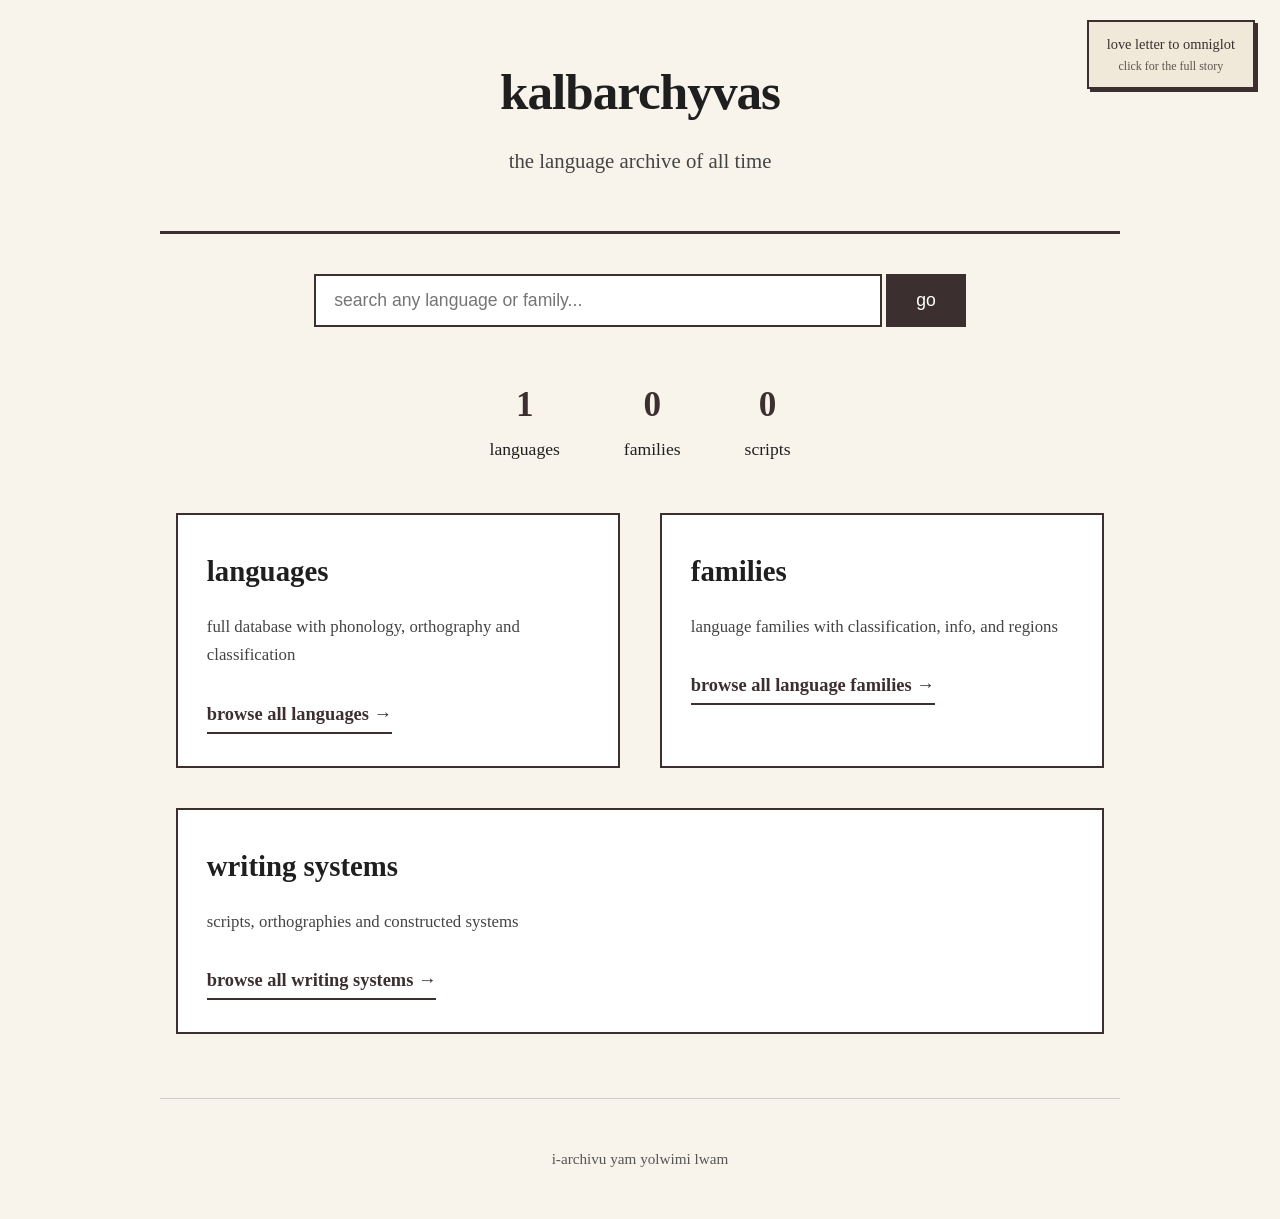
==== index.html @ 04e20ed7 "init" ====
<!DOCTYPE html>
<html lang="en">
<head>
  <meta charset="UTF-8">
  <meta name="viewport" content="width=device-width, initial-scale=1.0">
  <title>kalbarchyvas</title>
  <link rel="stylesheet" href="style.css">
  <script src="js/search.js" defer></script>
</head>
<body>
  <header>
    <h1>kalbarchyvas</h1>
    <p class="tagline">the language archive of all time</p>
    <a href="misc/inspiration.html" class="inspo-note">
  love letter to omniglot<br>
  <small>click for the full story</small>
</a>
  </header>

  <div class="search">
    <input type="text" placeholder="search any language or family...">
    <button>go</button>
  </div>

  <div class="stats">
    <div class="stat">
      <strong>1</strong>
      languages
    </div>
    <div class="stat">
      <strong>0</strong>
      families
    </div>
    <div class="stat">
      <strong>0</strong>
      scripts
    </div>
  </div>

  <div class="sections">
    <div class="section">
      <h2>languages</h2>
      <p class="desc">full database with phonology, orthography and classification</p>
      <a href="languages/index.html" class="big-link">browse all languages →</a>
    </div>

    <div class="section">
      <h2>families</h2>
      <p class="desc">language families with classification, info, and regions</p>
      <a href="languages/families.html" class="big-link">browse all language families →</a>
    </div>

    <div class="section">
      <h2>writing systems</h2>
      <p class="desc">scripts, orthographies and constructed systems</p>
      <a href="writing/index.html" class="big-link">browse all writing systems →</a>
    </div>
  </div>

  <footer>
    <p id="daily-footer">loading...</p>
  </footer>

  <script src="js/daily-footer.js"></script>
</body>
</html>
---- style.css ----
body {
  font-family: Georgia, serif;
  background: #f8f4eb;
  color: #1f1f1f;
  margin: 0 auto;
  padding: 0;
  line-height: 1.7;
  max-width: 960px;
}

header {
  text-align: center;
  padding: 3rem 1rem 2rem;
  border-bottom: 3px solid #3c2f2f;
}

h1 {
  font-size: 3.2rem;
  margin: 0;
  letter-spacing: -1px;
}

.tagline {
  font-size: 1.3rem;
  color: #444;
  margin-top: 0.5rem;
}

.search {
  text-align: center;
  margin: 2.5rem 0;
  position: relative;
}

.search input {
  width: 55%;
  padding: 14px 18px;
  font-size: 1.1rem;
  border: 2px solid #3c2f2f;
  background: #fff;
}

.search button {
  padding: 14px 28px;
  font-size: 1.1rem;
  background: #3c2f2f;
  color: #fff;
  border: 2px solid #3c2f2f;
  cursor: pointer;
}

.search button:hover {
  background: #5c4a4a;
}

.search-dropdown {
  position: absolute;
  top: 100%;
  left: 0;
  right: 0;
  background: #fff;
  border: 2px solid #3c2f2f;
  border-top: none;
  z-index: 999;
  display: none;
  max-height: 250px;
  overflow-y: auto;
}

.search-item {
  padding: 10px 14px;
  cursor: pointer;
  display: flex;
  justify-content: space-between;
}

.search-item:hover,
.search-item.active {
  background: #f0e8d8;
}

.search-hint {
  padding: 10px 14px;
  font-style: italic;
  background: #fff7e6;
  border-bottom: 1px solid #3c2f2f;
  cursor: pointer;
}

.stats {
  display: flex;
  justify-content: center;
  gap: 4rem;
  margin: 3rem 0;
  font-size: 1.1rem;
}

.stat {
  text-align: center;
}

.stat strong {
  display: block;
  font-size: 2.2rem;
  color: #3c2f2f;
}

.sections {
  display: flex;
  flex-wrap: wrap;
  gap: 2.5rem;
  padding: 0 1rem;
  margin-bottom: 4rem;
}

.section {
  flex: 1;
  min-width: 280px;
  background: #fff;
  border: 2px solid #3c2f2f;
  padding: 2rem 1.8rem;
}

.section h2 {
  font-size: 1.8rem;
  margin: 0 0 0.8rem 0;
}

.desc {
  color: #444;
  margin-bottom: 1.8rem;
  font-size: 1.05rem;
}

.big-link {
  display: inline-block;
  color: #3c2f2f;
  font-size: 1.15rem;
  font-weight: bold;
  text-decoration: none;
  border-bottom: 2px solid #3c2f2f;
  padding-bottom: 2px;
}

.big-link:hover {
  color: #5c4a4a;
  border-color: #5c4a4a;
}

footer {
  text-align: center;
  padding: 2rem;
  font-size: 0.95rem;
  color: #555;
  border-top: 1px solid #ccc;
  margin-top: 2rem;
}

.lang-container {
  display: flex;
  gap: 2rem;
  max-width: 960px;
  margin: 2rem auto;
  padding: 0 1rem;
}

.lang-page {
  flex: 1;
  max-width: 620px;
  background: white;
  border: 2px solid #3c2f2f;
  padding: 2rem 2.5rem;
  line-height: 1.65;
  font-family: Arial, sans-serif;
}

.lang-page h1 {
  font-size: 1.5rem;
  margin: 0 0 0.8rem 0;
}

.lang-page h2 {
  font-size: 1.1rem;
  margin: 1.2rem 0 0.3rem 0;
  font-weight: bold;
}

.lang-page h3 {
  font-size: 1.1rem;
  margin: 1.4rem 0 0.4rem 0;
  font-weight: bold;
  border-bottom: 2px solid #3c2f2f;
  padding-bottom: 0.3rem;
}

.lang-page ul {
  padding-left: 1.4rem;
  margin-top: 0.3rem;
}

.lang-page p {
  margin-bottom: 0.4rem;
  margin-top: 0.3rem;
}

.lang-page p + ul {
  margin-top: 0.1rem !important;
}

.back {
  display: inline-block;
  margin-top: 2.5rem;
  color: #3c2f2f;
  font-weight: bold;
  text-decoration: none;
}

.back:hover {
  text-decoration: underline;
}

.source::after {
  content: attr(href);
}

.ipa-chart {
  margin: 1.5rem 0;
}

.ipa-table {
  border-collapse: collapse;
  width: 100%;
  margin: 0.8rem 0;
  font-family: Arial, sans-serif;
}

.ipa-table th,
.ipa-table td {
  border: 1px solid #3c2f2f;
  padding: 8px 12px;
  text-align: center;
}

.ipa-table th {
  background: #f0e8d8;
  font-weight: bold;
}

.ipa-note {
  font-size: 0.95rem;
  color: #555;
  margin-top: 0.5rem;
}

.alphabet-image {
  background: #f0e8d8;
  border: 1px solid #3c2f2f;
  padding: 12px;
  margin: 0.6rem 0 1.2rem 0;
  text-align: center;
}

.alphabet-image img {
  max-width: 100%;
  height: auto;
}

.embed-map-responsive {
  border: 2px solid #3c2f2f;
  border-radius: 4px;
  overflow: hidden;
  box-shadow: 0 4px 12px rgba(60, 47, 47, 0.1);
}

.embed-map-frame {
  border-radius: 2px;
}

.lang-list-page {
  max-width: 620px;
  margin: 2rem auto;
  padding: 2rem 2.5rem;
  background: white;
  border: 2px solid #3c2f2f;
  font-family: Arial, sans-serif;
}

.lang-list-page h1 {
  font-size: 2.2rem;
  margin: 0 0 1.5rem 0;
  color: #3c2f2f;
}

.letter-nav {
  margin-bottom: 2rem;
  text-align: center;
  font-size: 1.1rem;
}

.letter-nav a {
  margin: 0 5px;
  color: #3c2f2f;
  text-decoration: none;
}

.letter-nav a:hover {
  text-decoration: underline;
}

.lang-list-page h2 {
  margin: 2.2rem 0 0.6rem 0;
  padding-bottom: 0.3rem;
  border-bottom: 2px solid #3c2f2f;
  font-size: 1.55rem;
}

.lang-list-page p {
  margin-bottom: 1.8rem;
  line-height: 1.6;
}

.lang-list-page a {
  color: #0066cc;
  text-decoration: none;
}

.lang-list-page a:visited {
  color: #660099;
}

.lang-list-page a:hover {
  text-decoration: underline;
}

.lang-info-box {
  flex: 0 0 300px;
  background: #f8f4eb;
  border: 2px solid #3c2f2f;
  padding: 1.4rem 1.6rem;
  font-size: 0.95rem;
  line-height: 1.45;
  align-self: flex-start;
  margin-top: 4rem;
}

.lang-info-box .native {
  font-size: 1.2rem;
}

.lang-info-box strong {
  color: #3c2f2f;
}

.lang-info-box a {
  text-decoration: none;
}

.lang-info-box a:hover {
  text-decoration: underline;
}

.lang-side-section {
  background: #f8f4eb;
  border: 2px solid #3c2f2f;
  padding: 1.2rem 1.4rem;
  font-size: 0.95rem;
  margin-top: 1.5rem;
}

.side-image {
  margin-top: 0.6rem;
  text-align: center;
}

.side-image img {
  max-width: 100%;
  height: auto;
  border: 1px solid #3c2f2f;
  display: block;
}

.lang-side-section p {
  margin: 0.4rem 0 0 0;
  text-align: center;
}

.zoom-overlay {
  position: fixed;
  top: 0;
  left: 0;
  width: 100%;
  height: 100%;
  background: rgba(0, 0, 0, 0.85);
  display: flex;
  align-items: center;
  justify-content: center;
  opacity: 0;
  pointer-events: none;
  transition: opacity 0.2s ease;
  z-index: 9999;
}

.zoom-overlay.active {
  opacity: 1;
  pointer-events: all;
}

.zoomed-img {
  max-width: 95%;
  max-height: 95%;
  object-fit: contain;
  border: 3px solid white;
  background-image: 
    linear-gradient(45deg, #ccc 25%, transparent 25%),
    linear-gradient(-45deg, #ccc 25%, transparent 25%),
    linear-gradient(45deg, transparent 75%, #ccc 75%),
    linear-gradient(-45deg, transparent 75%, #ccc 75%);
  background-size: 20px 20px;
  background-position: 0 0, 0 10px, 10px -10px, -10px 0px;
  background-color: #eee;
}

.zoom-close {
  position: absolute;
  top: 20px;
  right: 30px;
  font-size: 2.5rem;
  color: white;
  cursor: pointer;
  user-select: none;
}

.inspo-note {
  position: fixed;
  top: 20px;
  right: 25px;
  background: #f0e8d8;
  border: 2px solid #3c2f2f;
  padding: 12px 18px;
  font-size: 0.9rem;
  line-height: 1.4;
  text-align: center;
  color: #3c2f2f;
  text-decoration: none;
  box-shadow: 3px 3px 0 #3c2f2f;
  z-index: 100;
  transition: transform 0.2s;
}

.inspo-note:hover {
  transform: rotate(2deg) scale(1.03);
}

.inspo-note small {
  display: block;
  font-size: 0.75rem;
  margin-top: 4px;
  opacity: 0.8;
}

.back-link {
  margin-top: 3rem;
  display: block;
}

.inspo-page {
  max-width: 620px;
  margin: 3rem auto;
  padding: 3rem 2.5rem;
  background: white;
  border: 2px solid #3c2f2f;
  line-height: 1.75;
  font-family: Arial, sans-serif;
  text-align: left;
}

.inspo-page h1 {
  font-size: 2rem;
  margin: 0 0 2rem 0;
  text-align: center;
}

.inspo-page p {
  margin-bottom: 1.4rem;
}

.inspo-page .back {
  display: inline-block;
  margin-top: 3rem;
}
.ipa-table-wrapper {
  position: relative;
  transform-origin: top left;
  width: 100%;
}

.ipa-table {
  display: block;
  transform-origin: top left;
}
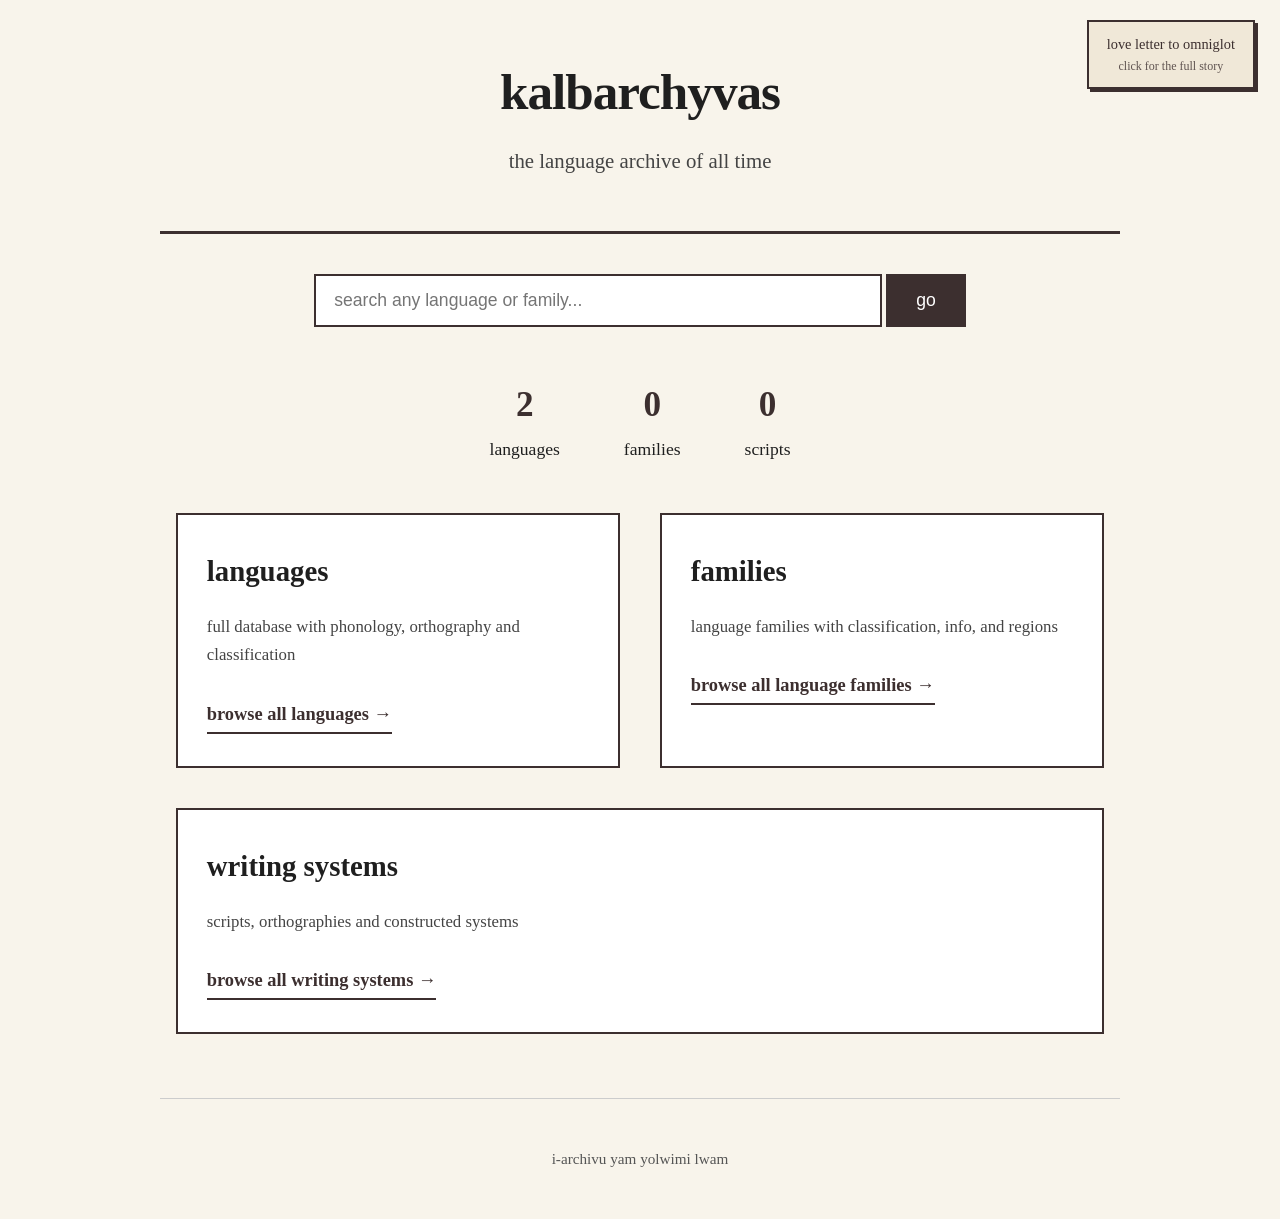
==== commit 25fed27d: "update language count" ====
--- a/index.html
+++ b/index.html
@@ -24,7 +24,7 @@
 
   <div class="stats">
     <div class="stat">
-      <strong>1</strong>
+      <strong>2</strong>
       languages
     </div>
     <div class="stat">
